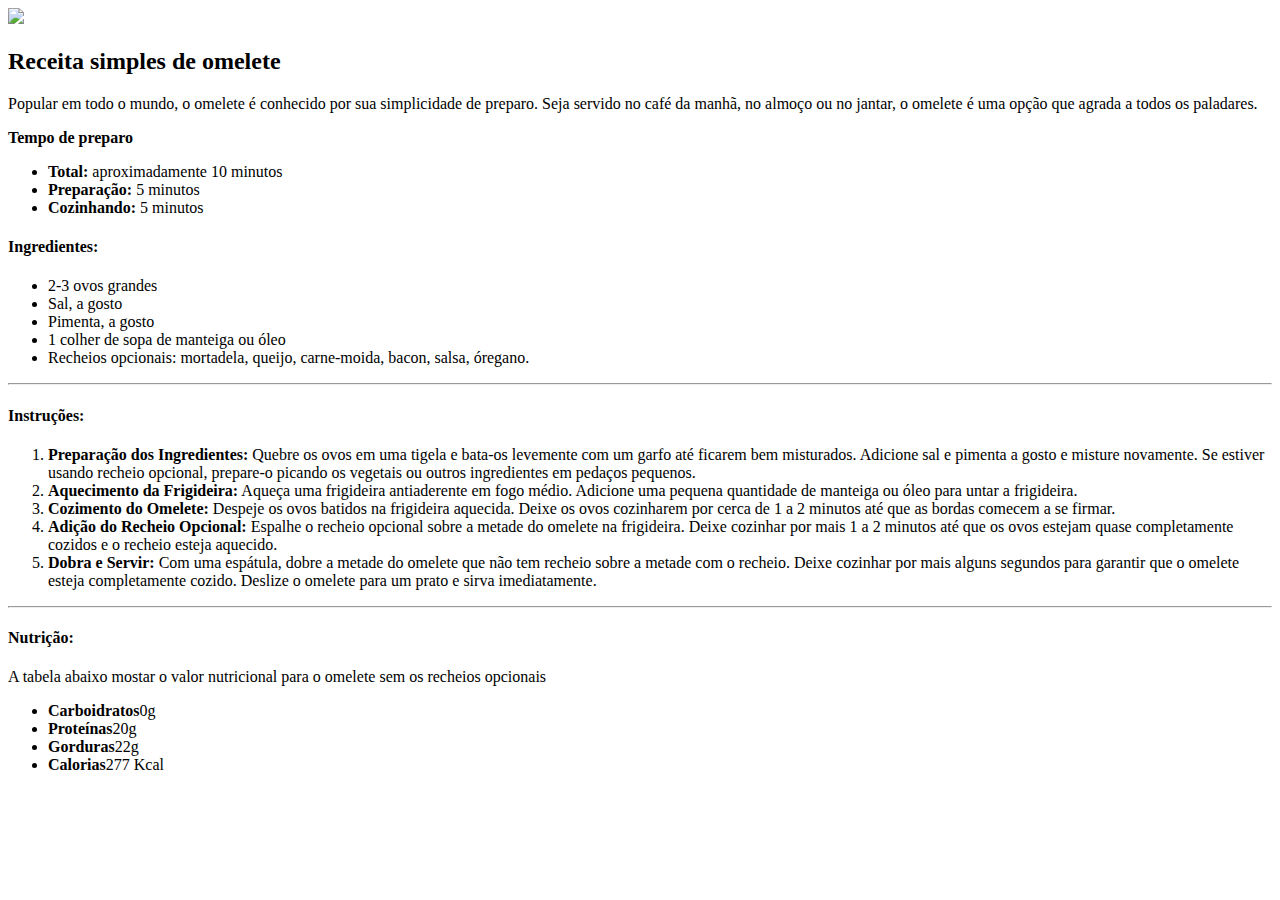
==== index.html @ df651f57 "Create index.html" ====
<!DOCTYPE html>
<html lang="pt-br">
  <head>
    <meta charset="UTF-8" />
    <meta name="viewport" content="width=device-width, initial-scale=1.0" />
    <link rel="stylesheet" href="style.css" />
    <link rel="preconnect" href="https://fonts.googleapis.com" />
    <link rel="preconnect" href="https://fonts.gstatic.com" crossorigin />
    <link
      href="https://fonts.googleapis.com/css2?family=Young+Serif&display=swap"
      rel="stylesheet"
    />
    <link rel="preconnect" href="https://fonts.googleapis.com" />
    <link rel="preconnect" href="https://fonts.gstatic.com" crossorigin />
    <link
      href="https://fonts.googleapis.com/css2?family=Outfit:wght@100..900&display=swap"
      rel="stylesheet"
    />
    <title>Site simples de uma receita de omelete</title>
  </head>
  <body class="fundo">
    <div class="painel">
      <img src="assets/images/image-omelette.jpeg" id="image" />

      <h2 class="header">Receita simples de omelete</h2>
      <p class="content">
        Popular em todo o mundo, o omelete é conhecido por sua simplicidade de
        preparo. Seja servido no café da manhã, no almoço ou no jantar, o
        omelete é uma opção que agrada a todos os paladares.
      </p>
      <div id="timep">
        <p class="content"><b>Tempo de preparo</b></p>
        <ul>
          <li><b>Total:</b> aproximadamente 10 minutos</li>
          <li><b>Preparação:</b> 5 minutos</li>
          <li><b>Cozinhando:</b> 5 minutos</li>
        </ul>
      </div>
      <h4 class="header">Ingredientes:</h4>
      <ul>
        <li>2-3 ovos grandes</li>
        <li>Sal, a gosto</li>
        <li>Pimenta, a gosto</li>
        <li>1 colher de sopa de manteiga ou óleo</li>
        <li>
          Recheios opcionais: mortadela, queijo, carne-moida, bacon, salsa,
          óregano.
        </li>
      </ul>
      <hr />
      <h4 class="header">Instruções:</h4>
      <ol>
        <li>
          <b>Preparação dos Ingredientes:</b>

          Quebre os ovos em uma tigela e bata-os levemente com um garfo até
          ficarem bem misturados. Adicione sal e pimenta a gosto e misture
          novamente. Se estiver usando recheio opcional, prepare-o picando os
          vegetais ou outros ingredientes em pedaços pequenos.
        </li>
        <li>
          <b>Aquecimento da Frigideira:</b> Aqueça uma frigideira antiaderente
          em fogo médio. Adicione uma pequena quantidade de manteiga ou óleo
          para untar a frigideira.
        </li>
        <li>
          <b> Cozimento do Omelete:</b> Despeje os ovos batidos na frigideira
          aquecida. Deixe os ovos cozinharem por cerca de 1 a 2 minutos até que
          as bordas comecem a se firmar.
        </li>
        <li>
          <b>Adição do Recheio Opcional:</b> Espalhe o recheio opcional sobre a
          metade do omelete na frigideira. Deixe cozinhar por mais 1 a 2 minutos
          até que os ovos estejam quase completamente cozidos e o recheio esteja
          aquecido.
        </li>
        <li>
          <b>Dobra e Servir: </b> Com uma espátula, dobre a metade do omelete
          que não tem recheio sobre a metade com o recheio. Deixe cozinhar por
          mais alguns segundos para garantir que o omelete esteja completamente
          cozido. Deslize o omelete para um prato e sirva imediatamente.
        </li>
      </ol>
      <hr />
      <h4 class="header">Nutrição:</h4>
      <p class="content">
        A tabela abaixo mostar o valor nutricional para o omelete sem os
        recheios opcionais
      </p>
      <ul class="table_no_point">
        <li class="item_table">
          <b>Carboidratos</b><span class="quantidade">0g</span>
        </li>
        <li class="item_table">
          <b>Proteínas</b><span class="quantidade">20g</span>
        </li>
        <li class="item_table">
          <b>Gorduras</b><span class="quantidade">22g</span>
        </li>
        <li class="item_table">
          <b>Calorias</b><span class="quantidade">277 Kcal</span>
        </li>
      </ul>
    </div>
  </body>
</html>
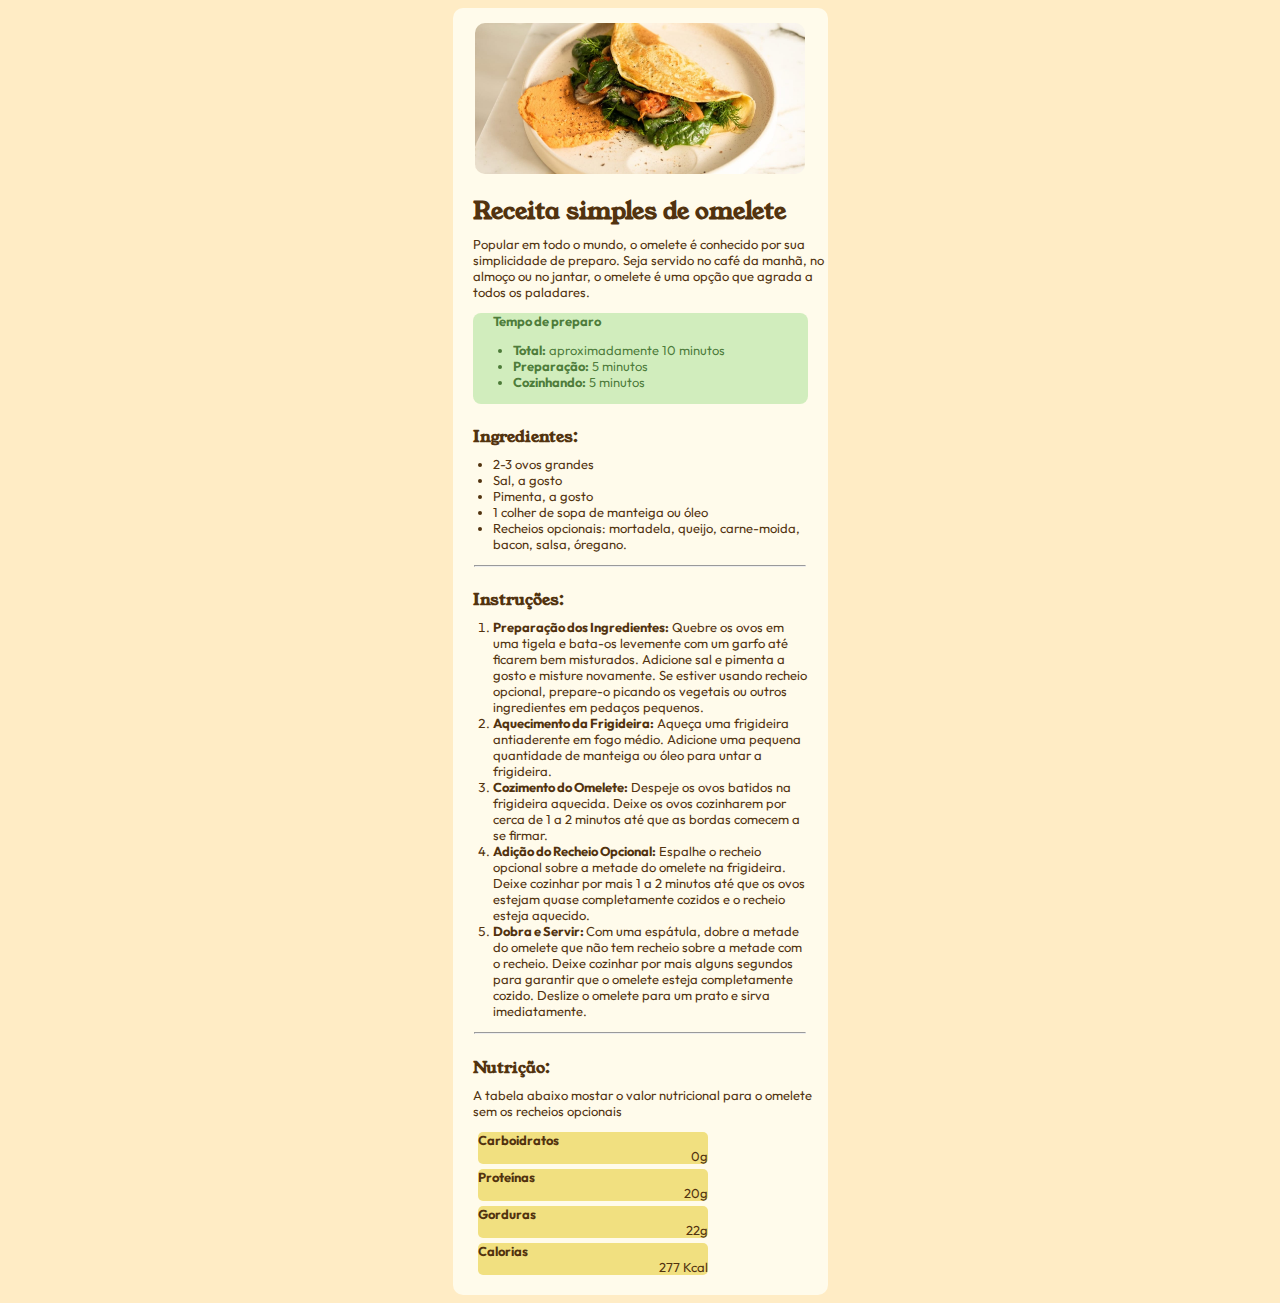
==== commit 0a72b6bd: "Update index.html" ====
--- a/index.html
+++ b/index.html
@@ -20,7 +20,7 @@
   </head>
   <body class="fundo">
     <div class="painel">
-      <img src="assets/images/image-omelette.jpeg" id="image" />
+      <img src="challange-1/assets/images/image-omelette.jpeg" id="image" />
 
       <h2 class="header">Receita simples de omelete</h2>
       <p class="content">
--- a/style.css
+++ b/style.css
@@ -0,0 +1,79 @@
+.fundo {
+  background-color: rgb(255, 236, 197);
+}
+#image {
+  max-width: 330px;
+  margin: auto;
+  display: block;
+  border-radius: 10px;
+}
+
+hr {
+  max-width: 330px;
+}
+
+.painel {
+  background-color: rgb(255, 251, 235);
+  color: rgb(82, 51, 15);
+  text-align: left;
+  max-width: 375px;
+  padding-top: 15px;
+  padding-bottom: 15px;
+  margin: auto;
+  border-radius: 10px;
+}
+
+.header {
+  font-family: Young Serif;
+  margin-bottom: -5px;
+  padding-left: 20px;
+}
+
+.content {
+  font-family: Outfit;
+  font-size: 13px;
+  padding-left: 20px;
+}
+
+#timep {
+  margin-left: 20px;
+  margin-right: 20px;
+  padding-bottom: 1px;
+  border-radius: 8px;
+  background-color: rgba(119, 211, 100, 0.342);
+  color: rgba(36, 88, 16, 0.767);
+}
+
+ul {
+  font-family: Outfit;
+  font-size: 13px;
+}
+
+.table_no_point {
+  list-style-type: none;
+  padding: 0;
+  margin: 0;
+  font-family: Outfit;
+  font-size: 13px;
+  padding-left: 25px;
+}
+
+.item_table {
+  max-width: 230px;
+  margin-right: 20px;
+  margin-bottom: 5px;
+  border-radius: 5px;
+  background-color: rgb(241, 224, 128);
+}
+
+.quantidade {
+  display: flex;
+  flex-direction: row-reverse;
+  padding-top: -20px;
+}
+
+ol {
+  font-family: Outfit;
+  font-size: 13px;
+  padding-right: 20px;
+}
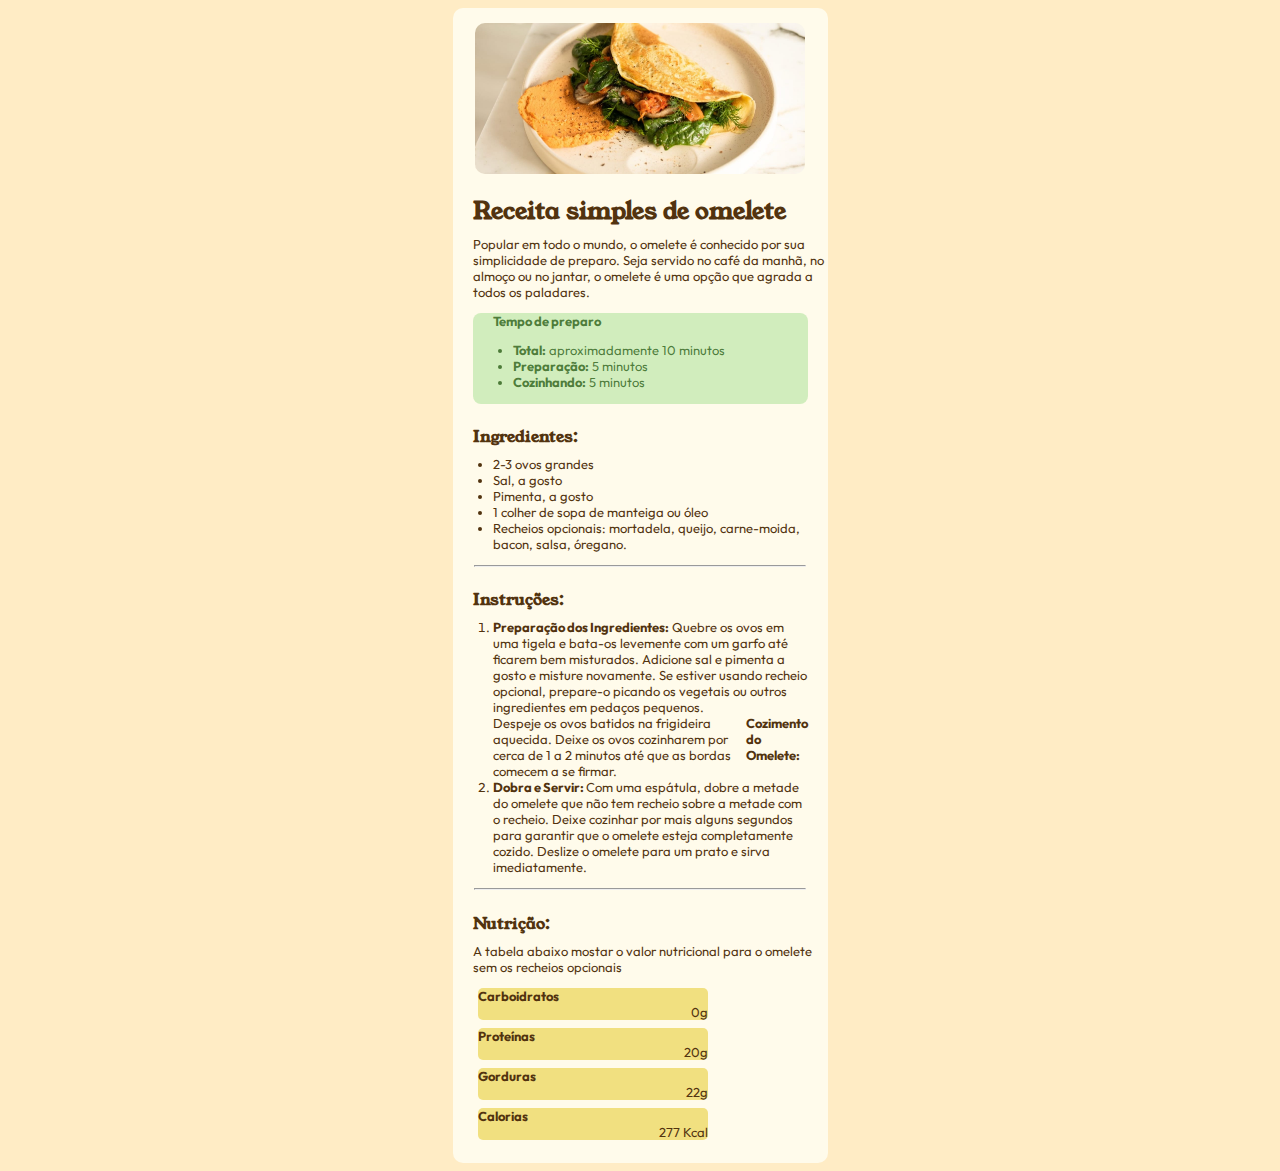
==== commit ba3c0a20: "Update index.html" ====
--- a/index.html
+++ b/index.html
@@ -50,7 +50,7 @@
       <hr />
       <h4 class="header">Instruções:</h4>
       <ol>
-        <li>
+        <li class="preparetion">
           <b>Preparação dos Ingredientes:</b>
 
           Quebre os ovos em uma tigela e bata-os levemente com um garfo até
@@ -58,23 +58,23 @@
           novamente. Se estiver usando recheio opcional, prepare-o picando os
           vegetais ou outros ingredientes em pedaços pequenos.
         </li>
-        <li>
+        <li class="preparetion >
           <b>Aquecimento da Frigideira:</b> Aqueça uma frigideira antiaderente
           em fogo médio. Adicione uma pequena quantidade de manteiga ou óleo
           para untar a frigideira.
         </li>
-        <li>
+        <li class="preparetion >
           <b> Cozimento do Omelete:</b> Despeje os ovos batidos na frigideira
           aquecida. Deixe os ovos cozinharem por cerca de 1 a 2 minutos até que
           as bordas comecem a se firmar.
         </li>
-        <li>
+        <li class="preparetion>
           <b>Adição do Recheio Opcional:</b> Espalhe o recheio opcional sobre a
           metade do omelete na frigideira. Deixe cozinhar por mais 1 a 2 minutos
           até que os ovos estejam quase completamente cozidos e o recheio esteja
           aquecido.
         </li>
-        <li>
+        <li class="preparetion>
           <b>Dobra e Servir: </b> Com uma espátula, dobre a metade do omelete
           que não tem recheio sobre a metade com o recheio. Deixe cozinhar por
           mais alguns segundos para garantir que o omelete esteja completamente
--- a/style.css
+++ b/style.css
@@ -61,7 +61,7 @@
 .item_table {
   max-width: 230px;
   margin-right: 20px;
-  margin-bottom: 5px;
+  margin-bottom: 8px;
   border-radius: 5px;
   background-color: rgb(241, 224, 128);
 }
@@ -77,3 +77,7 @@
   font-size: 13px;
   padding-right: 20px;
 }
+
+.preparation{
+  margin-top: 10px;
+}
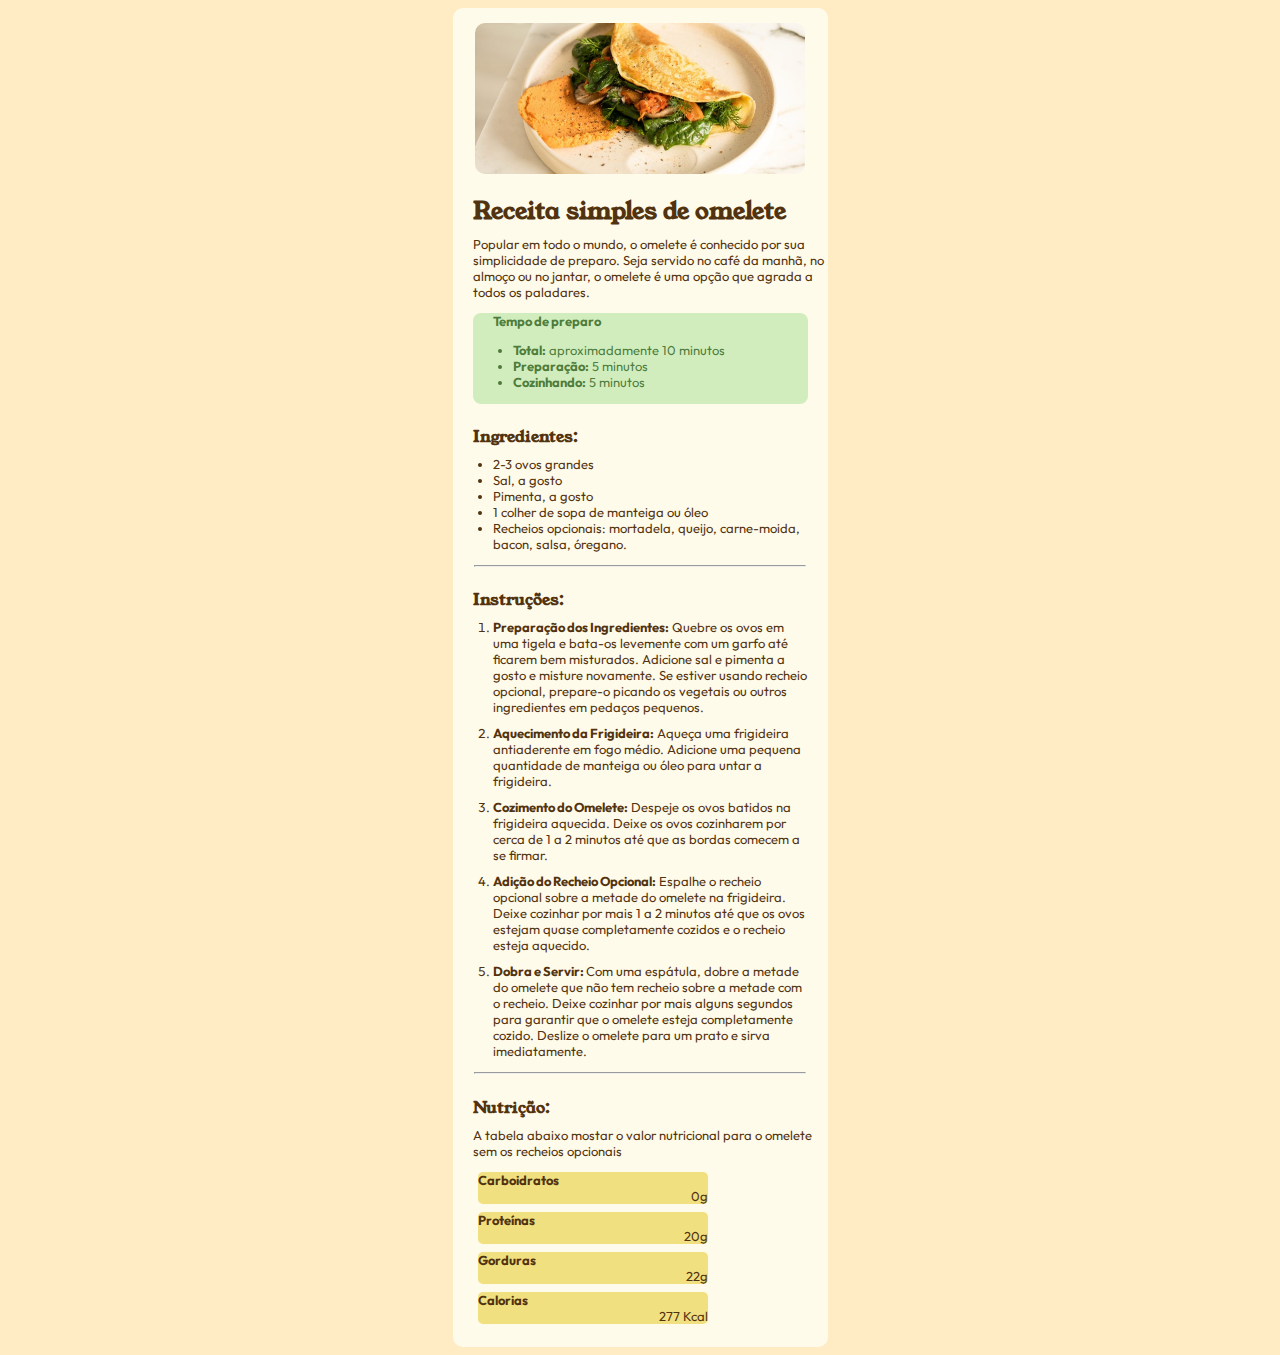
==== commit cda62c2a: "Update index.html" ====
--- a/index.html
+++ b/index.html
@@ -50,7 +50,7 @@
       <hr />
       <h4 class="header">Instruções:</h4>
       <ol>
-        <li class="preparetion">
+        <li class="preparation">
           <b>Preparação dos Ingredientes:</b>
 
           Quebre os ovos em uma tigela e bata-os levemente com um garfo até
@@ -58,23 +58,23 @@
           novamente. Se estiver usando recheio opcional, prepare-o picando os
           vegetais ou outros ingredientes em pedaços pequenos.
         </li>
-        <li class="preparetion >
+        <li class="preparation">
           <b>Aquecimento da Frigideira:</b> Aqueça uma frigideira antiaderente
           em fogo médio. Adicione uma pequena quantidade de manteiga ou óleo
           para untar a frigideira.
         </li>
-        <li class="preparetion >
+        <li class="preparation" >
           <b> Cozimento do Omelete:</b> Despeje os ovos batidos na frigideira
           aquecida. Deixe os ovos cozinharem por cerca de 1 a 2 minutos até que
           as bordas comecem a se firmar.
         </li>
-        <li class="preparetion>
+        <li class="preparation">
           <b>Adição do Recheio Opcional:</b> Espalhe o recheio opcional sobre a
           metade do omelete na frigideira. Deixe cozinhar por mais 1 a 2 minutos
           até que os ovos estejam quase completamente cozidos e o recheio esteja
           aquecido.
         </li>
-        <li class="preparetion>
+        <li class="preparation">
           <b>Dobra e Servir: </b> Com uma espátula, dobre a metade do omelete
           que não tem recheio sobre a metade com o recheio. Deixe cozinhar por
           mais alguns segundos para garantir que o omelete esteja completamente
